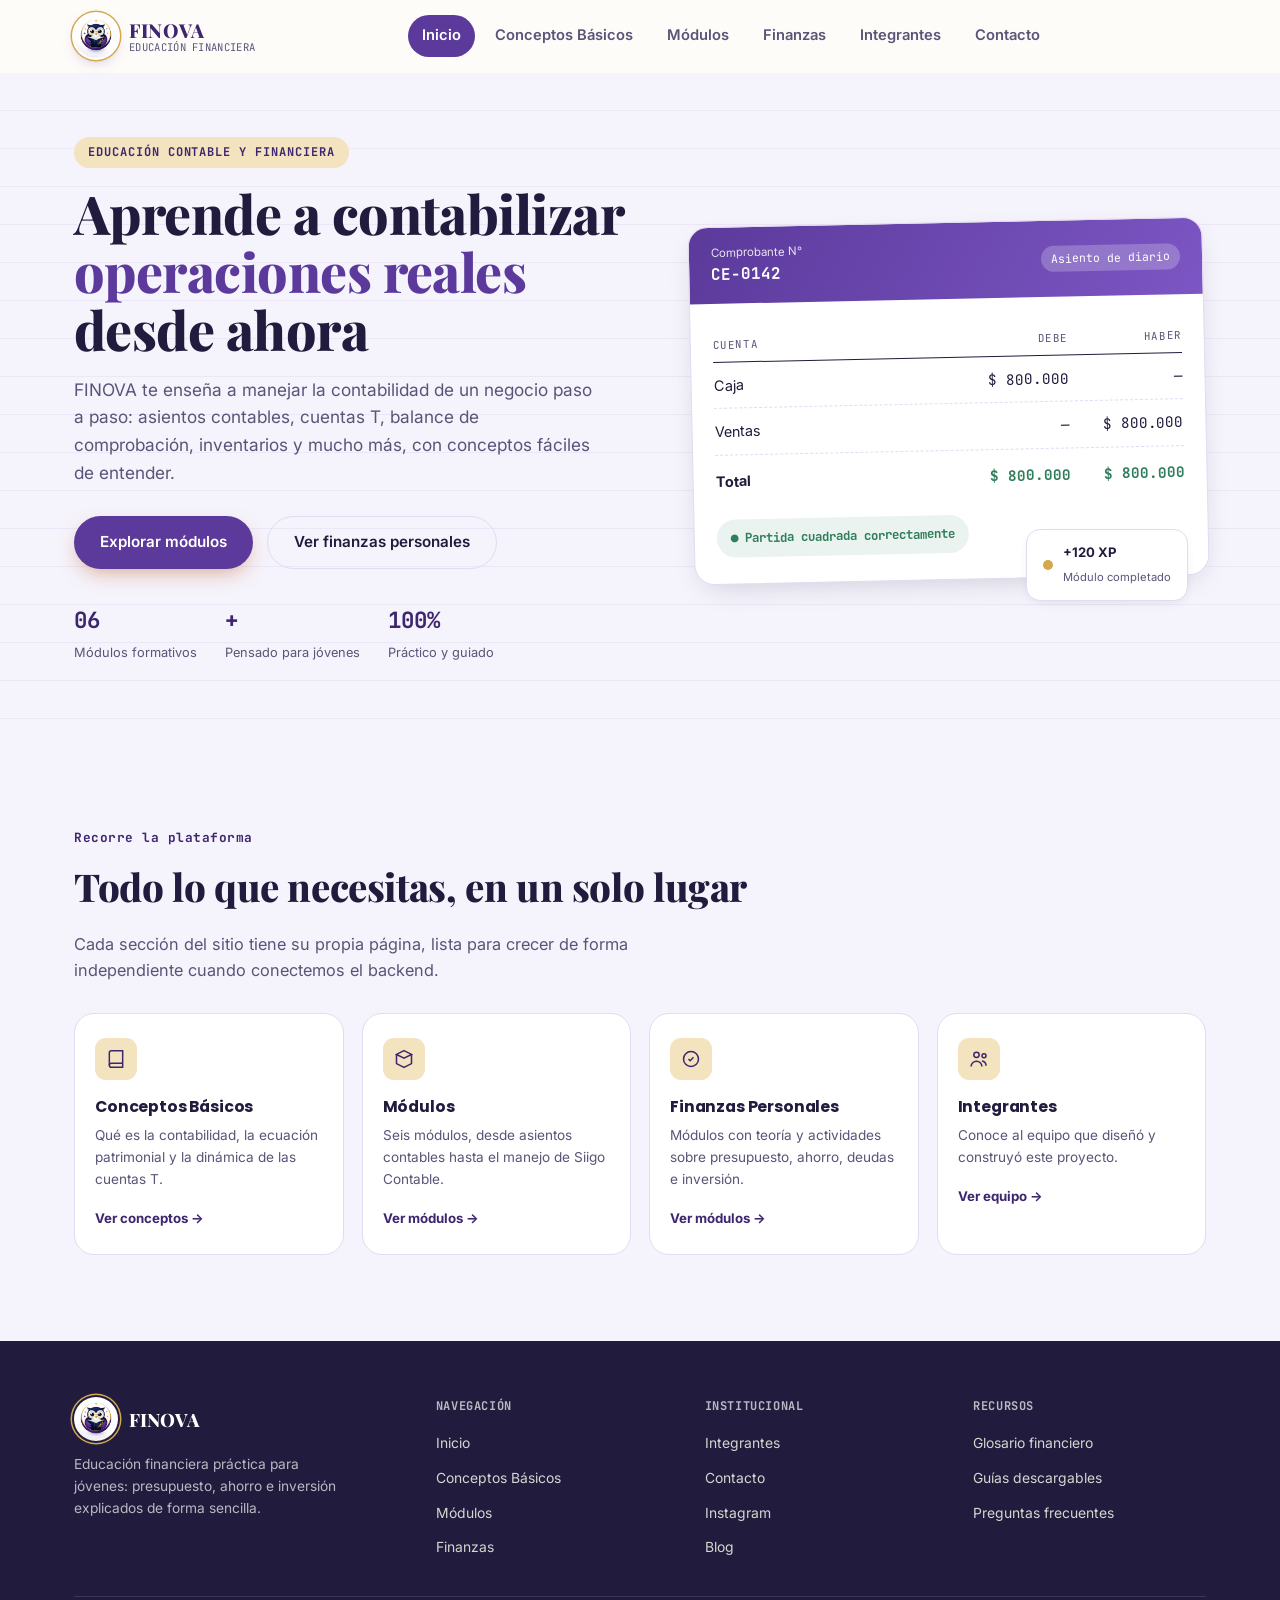
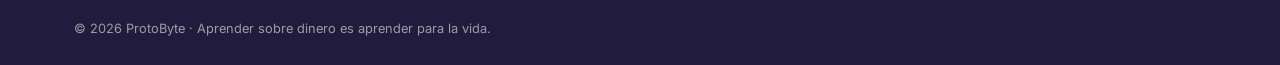
==== index.html @ acddfb8e "INICIAL" ====
<!DOCTYPE html>
<html lang="es">
<head>
<meta charset="UTF-8">
<meta name="viewport" content="width=device-width, initial-scale=1.0">
<title>FINOVA — Aprende contabilidad y finanzas</title>
<meta name="description" content="FINOVA: aprende contabilidad de operaciones comerciales y financieras con conceptos fáciles de entender. Asientos, cuentas T, balance de comprobación y más.">
<link rel="icon" type="image/jpeg" href="assets/isotipo-finova.jpg">

<link rel="preconnect" href="https://fonts.googleapis.com">
<link rel="preconnect" href="https://fonts.gstatic.com" crossorigin>
<link href="https://fonts.googleapis.com/css2?family=Poppins:wght@500;600;700;800&family=Playfair+Display:wght@700;800;900&family=Inter:wght@400;500;600;700&family=JetBrains+Mono:wght@500;700&display=swap" rel="stylesheet">

<link rel="stylesheet" href="css/base.css">
<link rel="stylesheet" href="css/home.css">
</head>
<body>

<!-- ============================================================
     HEADER / NAVBAR (idéntico en todas las páginas)
     ============================================================ -->
<header id="siteHeader">
  <div class="navbar">
    <a href="index.html" class="brand" aria-label="FINOVA - Inicio">
      <img src="assets/isotipo-finova.jpg" alt="Isotipo FINOVA" class="brand-mark">
      <div class="brand-text">
        <strong>FINOVA</strong>
        <span>Educación Financiera</span>
      </div>
    </a>

    <nav class="nav-links" aria-label="Navegación principal">
      <a href="index.html" aria-current="page">Inicio</a>
      <a href="conceptos.html">Conceptos Básicos</a>
      <a href="modulos.html">Módulos</a>
      <a href="test.html">Finanzas</a>
      <a href="integrantes.html">Integrantes</a>
      <a href="contacto.html">Contacto</a>
    </nav>

    <div class="nav-actions">
      <button class="hamburger" id="hamburgerBtn" aria-label="Abrir menú" aria-expanded="false" aria-controls="mobileMenu">
        <span></span><span></span><span></span>
      </button>
    </div>
  </div>

  <nav class="mobile-menu" id="mobileMenu" aria-label="Navegación móvil">
    <a href="index.html" aria-current="page">Inicio</a>
    <a href="conceptos.html">Conceptos Básicos</a>
    <a href="modulos.html">Módulos</a>
    <a href="test.html">Finanzas</a>
    <a href="integrantes.html">Integrantes</a>
    <a href="contacto.html">Contacto</a>
  </nav>
</header>

<main>

  <!-- ============================================================
       HERO
       ============================================================ -->
  <section class="hero ledger-bg">
    <div class="container hero-grid">
      <div class="reveal in">
        <span class="eyebrow">Educación Contable y Financiera</span>
        <h1>Aprende a contabilizar <em>operaciones reales</em> desde ahora</h1>
        <p class="hero-lead">
          FINOVA te enseña a manejar la contabilidad de un negocio paso a paso:
          asientos contables, cuentas T, balance de comprobación, inventarios
          y mucho más, con conceptos fáciles de entender.
        </p>
        <div class="hero-ctas">
          <a href="modulos.html" class="btn btn-primary">Explorar módulos</a>
          <a href="test.html" class="btn btn-outline">Ver finanzas personales</a>
        </div>
        <div class="hero-stats">
          <div class="hero-stat"><strong>06</strong><span>Módulos formativos</span></div>
          <div class="hero-stat"><strong>+</strong><span>Pensado para jóvenes</span></div>
          <div class="hero-stat"><strong>100%</strong><span>Práctico y guiado</span></div>
        </div>
      </div>

      <div class="hero-visual">
        <div class="ledger-card">
          <div class="ledger-card-head">
            <div>
              <div style="font-size:0.72rem; opacity:0.85;">Comprobante N°</div>
              <div class="mono" style="font-weight:700;">CE-0142</div>
            </div>
            <span class="tag">Asiento de diario</span>
          </div>
          <div class="ledger-card-body">
            <div class="ledger-row head">
              <span>Cuenta</span><span class="num">Debe</span><span class="num">Haber</span>
            </div>
            <div class="ledger-row">
              <span>Caja</span><span class="num">$ 800.000</span><span class="num">—</span>
            </div>
            <div class="ledger-row">
              <span>Ventas</span><span class="num">—</span><span class="num">$ 800.000</span>
            </div>
            <div class="ledger-row total">
              <span>Total</span><span class="num">$ 800.000</span><span class="num">$ 800.000</span>
            </div>
            <div class="balance-pill">● Partida cuadrada correctamente</div>
          </div>
        </div>
        <div class="floating-badge">
          <div class="dot"></div>
          <div>
            <strong>+120 XP</strong>
            <span>Módulo completado</span>
          </div>
        </div>
      </div>
    </div>
  </section>

  <!-- ============================================================
       ACCESOS RÁPIDOS AL RESTO DEL SITIO
       ============================================================ -->
  <section class="explore">
    <div class="container">
      <span class="section-tag">Recorre la plataforma</span>
      <h2 class="section-title">Todo lo que necesitas, en un solo lugar</h2>
      <p class="section-lead">Cada sección del sitio tiene su propia página, lista para crecer de forma independiente cuando conectemos el backend.</p>

      <div class="explore-grid">
        <article class="explore-card reveal">
          <div class="ic">
            <svg width="20" height="20" viewBox="0 0 24 24" fill="none" stroke="currentColor" stroke-width="1.8"><path d="M4 19.5A2.5 2.5 0 0 1 6.5 17H20"/><path d="M6.5 2H20v20H6.5A2.5 2.5 0 0 1 4 19.5v-15A2.5 2.5 0 0 1 6.5 2z"/></svg>
          </div>
          <h4>Conceptos Básicos</h4>
          <p>Qué es la contabilidad, la ecuación patrimonial y la dinámica de las cuentas T.</p>
          <a href="conceptos.html">Ver conceptos →</a>
        </article>

        <article class="explore-card reveal">
          <div class="ic">
            <svg width="20" height="20" viewBox="0 0 24 24" fill="none" stroke="currentColor" stroke-width="1.8"><path d="M12 2l9 4.5-9 4.5-9-4.5L12 2z"/><path d="M3 6.5v11L12 22l9-4.5v-11"/></svg>
          </div>
          <h4>Módulos</h4>
          <p>Seis módulos, desde asientos contables hasta el manejo de Siigo Contable.</p>
          <a href="modulos.html">Ver módulos →</a>
        </article>

        <article class="explore-card reveal">
          <div class="ic">
            <svg width="20" height="20" viewBox="0 0 24 24" fill="none" stroke="currentColor" stroke-width="1.8"><circle cx="12" cy="12" r="9"/><path d="M9 12l2 2 4-4"/></svg>
          </div>
          <h4>Finanzas Personales</h4>
          <p>Módulos con teoría y actividades sobre presupuesto, ahorro, deudas e inversión.</p>
          <a href="test.html">Ver módulos →</a>
        </article>

        <article class="explore-card reveal">
          <div class="ic">
            <svg width="20" height="20" viewBox="0 0 24 24" fill="none" stroke="currentColor" stroke-width="1.8"><circle cx="9" cy="7" r="3.2"/><path d="M2.5 21c0-3.5 3-6.2 6.5-6.2s6.5 2.7 6.5 6.2"/><circle cx="18" cy="8" r="2.4"/><path d="M15.5 14.3c2.7.3 4.9 2.7 5 5.7"/></svg>
          </div>
          <h4>Integrantes</h4>
          <p>Conoce al equipo que diseñó y construyó este proyecto.</p>
          <a href="integrantes.html">Ver equipo →</a>
        </article>
      </div>
    </div>
  </section>

</main>

<!-- ============================================================
     FOOTER (idéntico en todas las páginas)
     ============================================================ -->
<footer>
  <div class="container">
    <div class="footer-grid">
      <div class="footer">
        <div class="footer-brand">
          <img src="assets/isotipo-finova.jpg" alt="Isotipo FINOVA" class="brand-mark">
          <strong>FINOVA</strong>
        </div>
        <p class="desc">Educación financiera práctica para jóvenes: presupuesto, ahorro e inversión explicados de forma sencilla.</p>
      </div>
      <div class="footer">
        <h5>Navegación</h5>
        <ul>
          <li><a href="index.html">Inicio</a></li>
          <li><a href="conceptos.html">Conceptos Básicos</a></li>
          <li><a href="modulos.html">Módulos</a></li>
          <li><a href="test.html">Finanzas</a></li>
        </ul>
      </div>
      <div class="footer">
        <h5>Institucional</h5>
        <ul>
          <li><a href="integrantes.html">Integrantes</a></li>
          <li><a href="contacto.html">Contacto</a></li>
          <li><a href="https://instagram.com/FINOVA_Oficial" target="_blank" rel="noopener">Instagram</a></li>
          <li><a href="#">Blog</a></li>
        </ul>
      </div>
      <div class="footer">
        <h5>Recursos</h5>
        <ul>
          <li><a href="conceptos.html">Glosario financiero</a></li>
          <li><a href="modulos.html">Guías descargables</a></li>
          <li><a href="contacto.html">Preguntas frecuentes</a></li>
        </ul>
      </div>
    </div>
    <div class="footer-bottom">
      <span>© 2026 ProtoByte · Aprender sobre dinero es aprender para la vida.</span>
    </div>
  </div>
</footer>

<script src="js/main.js" defer></script>
</body>
</html>
---- css/base.css ----
/* ============================================================
   BASE.CSS
   Hoja de estilos compartida por TODAS las páginas del sitio.
   Contiene: tokens de diseño, reset, tipografía global, layout
   utilitario (container, secciones), botones, header/nav, footer
   y utilidades (ledger-bg, reveal, focus, reduced-motion).

   Páginas que la usan: index.html, conceptos.html, modulos.html,
   test.html, integrantes.html, contacto.html
   ============================================================ */

/* ------------------------------------------------------------
   1. TOKENS DE DISEÑO
   ------------------------------------------------------------ */
:root{
  /* Paleta de marca FINOVA, extraída del logo/isotipo oficial.
     Se conservan los NOMBRES de variable originales del mockup
     (--terracota, --ambar, etc.) para no tener que tocar cada
     archivo CSS: solo cambia el valor que hay detrás de cada token. */
  --cream:      #F5F3FB;   /* fondo general (lavanda muy claro) */
  --paper:      #FFFFFF;   /* fondo de tarjetas */
  --line:       #E2DBF2;   /* líneas y bordes suaves, tono lavanda */
  --dark:       #211B3D;   /* texto principal / fondo footer (índigo oscuro) */
  --dark-soft:  #5B5478;   /* texto secundario (violeta grisáceo) */
  --terracota:  #5B3A9B;   /* color primario -> morado FINOVA */
  --terracota-d:#3E2570;   /* primario hover / oscuro -> morado profundo */
  --ambar:      #D4A94E;   /* color secundario -> dorado FINOVA */
  --ambar-soft: #F3E3BE;   /* dorado suave para fondos e íconos */
  --verde:      #2E7D5B;   /* estado "correcto / positivo" */
  --rojo-margen:#B23B5D;   /* estado "incorrecto" (rosa-vino, dentro de la paleta) */

  --radius-lg: 20px;
  --radius-md: 14px;
  --radius-sm: 8px;

  --shadow-card: 0 10px 30px -12px rgba(33,27,61,0.22);
  --shadow-soft: 0 4px 14px -6px rgba(33,27,61,0.14);

  --font-display:'Poppins', sans-serif;
  --font-brand:'Playfair Display', serif; /* tipografía elegante a tono con el logo FINOVA */
  --font-body:'Inter', sans-serif;
  --font-mono:'JetBrains Mono', monospace;

  --header-h: 72px; /* alto aproximado del header, usado para scroll-margin */
}

/* ------------------------------------------------------------
   2. RESET Y BASE TIPOGRÁFICA
   ------------------------------------------------------------ */
*{ box-sizing:border-box; margin:0; padding:0; }
html{ scroll-behavior:smooth; }
body{
  font-family:var(--font-body);
  background:var(--cream);
  color:var(--dark);
  line-height:1.6;
  overflow-x:hidden;
}
img,svg{ display:block; max-width:100%; }
a{ color:inherit; text-decoration:none; }
ul{ list-style:none; }
button{ font-family:inherit; cursor:pointer; border:none; background:none; }
h1,h2,h3,h4{
  font-family:var(--font-display);
  font-weight:700;
  letter-spacing:-0.01em;
  color:var(--dark);
}
h1, .section-title{ font-family:var(--font-brand); font-weight:800; }
.mono{ font-family:var(--font-mono); }

:focus-visible{ outline:3px solid var(--terracota); outline-offset:3px; border-radius:4px; }

/* Secciones ancladas (por si en el futuro se usan anclas dentro de una página) */
section[id]{ scroll-margin-top: calc(var(--header-h) + 12px); }

/* ------------------------------------------------------------
   3. LAYOUT UTILITARIO
   ------------------------------------------------------------ */
.container{
  width:100%;
  max-width:1180px;
  margin:0 auto;
  padding:0 24px;
}

.eyebrow{
  display:inline-flex;
  align-items:center;
  gap:8px;
  font-family:var(--font-mono);
  font-size:0.75rem;
  letter-spacing:0.08em;
  text-transform:uppercase;
  color:var(--terracota-d);
  background:var(--ambar-soft);
  padding:6px 14px;
  border-radius:999px;
  font-weight:700;
}

.section-tag{
  font-family:var(--font-mono);
  font-size:0.8rem;
  color:var(--terracota-d);
  font-weight:700;
  letter-spacing:0.04em;
}

.section-title{
  font-size:clamp(1.7rem, 3.2vw, 2.4rem);
  margin:6px 0 14px;
}

.section-lead{
  color:var(--dark-soft);
  max-width:640px;
  font-size:1.02rem;
}

.page-hero{
  padding:56px 0 40px;
  border-bottom:1px solid var(--line);
  background:var(--paper);
}
.page-hero .section-title{ margin-bottom:8px; }
.breadcrumb{
  display:flex;
  align-items:center;
  gap:8px;
  font-family:var(--font-mono);
  font-size:0.78rem;
  color:var(--dark-soft);
  margin-bottom:14px;
}
.breadcrumb a{ color:var(--terracota-d); font-weight:700; }
.breadcrumb .sep{ opacity:0.5; }

/* Textura de "papel de libro mayor": renglones horizontales sutiles */
.ledger-bg{
  background-image:
    repeating-linear-gradient(
      to bottom,
      transparent,
      transparent 37px,
      var(--line) 38px
    );
}

/* ------------------------------------------------------------
   4. BOTONES
   ------------------------------------------------------------ */
.btn{
  display:inline-flex;
  align-items:center;
  justify-content:center;
  gap:8px;
  padding:13px 26px;
  border-radius:999px;
  font-weight:600;
  font-size:0.95rem;
  transition:transform .18s ease, box-shadow .18s ease, background .18s ease;
  white-space:nowrap;
}
.btn-primary{
  background:var(--terracota);
  color:#fff;
  box-shadow:0 8px 20px -6px rgba(193,98,45,0.55);
}
.btn-primary:hover{ background:var(--terracota-d); transform:translateY(-2px); }
.btn-outline{
  background:transparent;
  color:var(--dark);
  border:1.5px solid var(--line);
}
.btn-outline:hover{ border-color:var(--terracota); color:var(--terracota-d); transform:translateY(-2px); }
.btn-ghost{ color:var(--terracota-d); padding:13px 10px; font-weight:700; }
.btn-block{ width:100%; }

/* ------------------------------------------------------------
   5. HEADER / NAVBAR (idéntico en las 6 páginas)
   ------------------------------------------------------------ */
header{
  position:sticky;
  top:0;
  z-index:100;
  background:rgba(255,253,249,0.9);
  backdrop-filter:blur(10px);
  border-bottom:1px solid transparent;
  transition:box-shadow .25s ease, border-color .25s ease;
}
header.scrolled{
  box-shadow:0 6px 24px -12px rgba(45,55,72,0.25);
  border-bottom-color:var(--line);
}
.navbar{
  display:flex;
  align-items:center;
  justify-content:space-between;
  padding:14px 24px;
  max-width:1180px;
  margin:0 auto;
}
.brand{ display:flex; align-items:center; gap:11px; }
.brand-mark{
  width:44px; height:44px;
  border-radius:50%;
  object-fit:cover;
  flex-shrink:0;
  background:#fff;
  box-shadow:0 0 0 2px #fff, 0 0 0 3.5px var(--ambar), 0 6px 16px -6px rgba(91,58,155,0.55);
}
.brand-text{ display:flex; flex-direction:column; line-height:1.15; }
.brand-text strong{ font-family:var(--font-brand); font-size:1.2rem; font-weight:800; letter-spacing:0.01em; color:var(--terracota-d); }
.brand-text span{ font-size:0.66rem; color:var(--dark-soft); font-family:var(--font-mono); letter-spacing:0.03em; text-transform:uppercase; }

.nav-links{ display:flex; align-items:center; gap:6px; }
.nav-links a{
  padding:9px 14px;
  border-radius:999px;
  font-weight:600;
  font-size:0.92rem;
  color:var(--dark-soft);
  transition:background .2s, color .2s;
}
.nav-links a:hover{ background:var(--ambar-soft); color:var(--terracota-d); }
.nav-links a[aria-current="page"]{
  background:var(--terracota);
  color:#fff;
}
.nav-links a[aria-current="page"]:hover{ background:var(--terracota-d); }

.nav-actions{ display:flex; align-items:center; gap:10px; }

.hamburger{
  display:none;
  flex-direction:column;
  gap:5px;
  padding:10px;
  border-radius:8px;
}
.hamburger span{
  width:24px; height:2.5px;
  background:var(--dark);
  border-radius:2px;
  transition:transform .25s ease, opacity .25s ease;
}
.hamburger.active span:nth-child(1){ transform:translateY(7.5px) rotate(45deg); }
.hamburger.active span:nth-child(2){ opacity:0; }
.hamburger.active span:nth-child(3){ transform:translateY(-7.5px) rotate(-45deg); }

.mobile-menu{
  display:none;
  flex-direction:column;
  gap:2px;
  max-height:0;
  overflow:hidden;
  transition:max-height .32s ease;
  background:var(--paper);
  border-bottom:1px solid var(--line);
}
.mobile-menu.open{ max-height:460px; }
.mobile-menu a{
  padding:15px 24px;
  font-weight:600;
  border-top:1px solid var(--line);
  color:var(--dark);
}
.mobile-menu a:active{ background:var(--ambar-soft); }
.mobile-menu a[aria-current="page"]{ color:var(--terracota-d); background:var(--ambar-soft); }

@media (max-width: 860px){
  .nav-links{ display:none; }
  .nav-actions .btn-outline{ display:none; }
  .hamburger{ display:flex; }
  .mobile-menu{ display:flex; }
}

/* ------------------------------------------------------------
   6. FOOTER (idéntico en las 6 páginas)
   ------------------------------------------------------------ */
footer{ background:var(--dark); color:#E7E4DF; padding:56px 0 26px; }
.footer-grid{
  display:grid;
  grid-template-columns:1.4fr 1fr 1fr 1fr;
  gap:36px;
  margin-bottom:36px;
}
.footer-brand{ display:flex; gap:11px; align-items:center; margin-bottom:12px; }
.footer-brand strong{ font-family:var(--font-brand); font-size:1.15rem; font-weight:800; color:#fff; }
.footer-brand .brand-mark{ box-shadow:0 0 0 2px var(--dark), 0 0 0 3.5px var(--ambar); }
.footer p.desc{ font-size:0.86rem; color:#B7BAC2; max-width:280px; }
.footer h5{ font-family:var(--font-mono); font-size:0.75rem; text-transform:uppercase; letter-spacing:0.05em; color:#B7BAC2; margin-bottom:14px; }
.footer ul{ display:flex; flex-direction:column; gap:9px; }
.footer ul a{ font-size:0.87rem; color:#D7D5D0; transition:color .18s; }
.footer ul a:hover{ color:var(--ambar); }
.footer-bottom{
  border-top:1px solid rgba(255,255,255,0.12);
  padding-top:22px;
  display:flex;
  justify-content:space-between;
  flex-wrap:wrap;
  gap:10px;
  font-size:0.8rem;
  color:#9A9DA6;
}

@media (max-width:860px){ .footer-grid{ grid-template-columns:1fr 1fr; } }
@media (max-width:560px){ .footer-grid{ grid-template-columns:1fr; } }

/* ------------------------------------------------------------
   7. UTILIDADES (reveal on scroll / accesibilidad de movimiento)
   ------------------------------------------------------------ */
.reveal{ opacity:0; transform:translateY(18px); transition:opacity .6s ease, transform .6s ease; }
.reveal.in{ opacity:1; transform:translateY(0); }

@media (prefers-reduced-motion: reduce){
  *{ animation:none !important; transition:none !important; }
  html{ scroll-behavior:auto; }
}
---- css/home.css ----
/* ============================================================
   HOME.CSS — usada únicamente por index.html
   Hero principal con la tarjeta de "presupuesto personal".
   ============================================================ */

.hero{ position:relative; padding:64px 0 90px; overflow:hidden; }
.hero-grid{
  display:grid;
  grid-template-columns:1.05fr 0.95fr;
  gap:48px;
  align-items:center;
}
.hero h1{
  font-size:clamp(2.1rem, 4.4vw, 3.35rem);
  line-height:1.08;
  margin:16px 0 18px;
}
.hero h1 em{ font-style:normal; color:var(--terracota); }
.hero-lead{ font-size:1.08rem; color:var(--dark-soft); max-width:520px; margin-bottom:30px; }
.hero-ctas{ display:flex; gap:14px; flex-wrap:wrap; margin-bottom:34px; }
.hero-stats{ display:flex; gap:28px; flex-wrap:wrap; }
.hero-stat strong{ display:block; font-family:var(--font-mono); font-size:1.4rem; color:var(--terracota-d); }
.hero-stat span{ font-size:0.8rem; color:var(--dark-soft); }

/* Panel visual: "presupuesto personal" tipo tarjeta de libro mayor */
.hero-visual{ position:relative; }
.ledger-card{
  background:var(--paper);
  border:1px solid var(--line);
  border-radius:var(--radius-lg);
  box-shadow:var(--shadow-card);
  overflow:hidden;
  transform:rotate(-1.2deg);
}
.ledger-card-head{
  display:flex; justify-content:space-between; align-items:center;
  padding:16px 22px;
  background:linear-gradient(120deg, var(--terracota), #7C56C4);
  color:#fff;
}
.ledger-card-head .tag{
  font-family:var(--font-mono); font-size:0.72rem;
  background:rgba(255,255,255,0.22); padding:4px 10px; border-radius:999px;
}
.ledger-card-body{ padding:22px 22px 26px; }
.ledger-row{
  display:grid; grid-template-columns:1.6fr 0.7fr 0.7fr; gap:8px;
  padding:11px 0; border-bottom:1px dashed var(--line); font-size:0.9rem;
}
.ledger-row.head{
  font-family:var(--font-mono); font-size:0.68rem; text-transform:uppercase;
  letter-spacing:0.05em; color:var(--dark-soft);
  border-bottom:1.5px solid var(--dark); padding-bottom:8px;
}
.ledger-row .num{ font-family:var(--font-mono); text-align:right; }
.ledger-row.total{ border-bottom:none; font-weight:700; padding-top:14px; }
.ledger-row.total .num{ color:var(--verde); }
.balance-pill{
  margin-top:16px; display:flex; align-items:center; gap:8px;
  background:#EAF3EF; color:var(--verde);
  font-family:var(--font-mono); font-size:0.78rem; font-weight:700;
  padding:9px 14px; border-radius:999px; width:fit-content;
}
.floating-badge{
  position:absolute; bottom:-22px; right:18px;
  background:#fff; border:1px solid var(--line); border-radius:var(--radius-md);
  box-shadow:var(--shadow-soft); padding:12px 16px;
  display:flex; align-items:center; gap:10px;
  animation:float 4s ease-in-out infinite;
}
.floating-badge .dot{ width:10px; height:10px; border-radius:50%; background:var(--ambar); }
.floating-badge strong{ display:block; font-size:0.82rem; }
.floating-badge span{ font-size:0.7rem; color:var(--dark-soft); }
@keyframes float{ 0%,100%{transform:translateY(0);} 50%{transform:translateY(-9px);} }

@media (max-width: 900px){
  .hero-grid{ grid-template-columns:1fr; }
  .hero-visual{ order:-1; max-width:420px; margin:0 auto 12px; }
}

/* Franja "explora el sitio" al final del home */
.explore{ padding:70px 0 86px; }
.explore-grid{
  display:grid;
  grid-template-columns:repeat(4, 1fr);
  gap:18px;
  margin-top:30px;
}
.explore-card{
  background:var(--paper);
  border:1px solid var(--line);
  border-radius:var(--radius-lg);
  padding:24px 20px;
  transition:transform .2s ease, box-shadow .2s ease;
}
.explore-card:hover{ transform:translateY(-5px); box-shadow:var(--shadow-card); }
.explore-card .ic{
  width:42px; height:42px; border-radius:11px;
  background:var(--ambar-soft); color:var(--terracota-d);
  display:flex; align-items:center; justify-content:center;
  margin-bottom:14px;
}
.explore-card h4{ font-size:0.98rem; margin-bottom:6px; }
.explore-card p{ font-size:0.85rem; color:var(--dark-soft); margin-bottom:14px; }
.explore-card a{ font-size:0.83rem; font-weight:700; color:var(--terracota-d); }

@media (max-width:980px){ .explore-grid{ grid-template-columns:repeat(2,1fr); } }
@media (max-width:560px){ .explore-grid{ grid-template-columns:1fr; } }
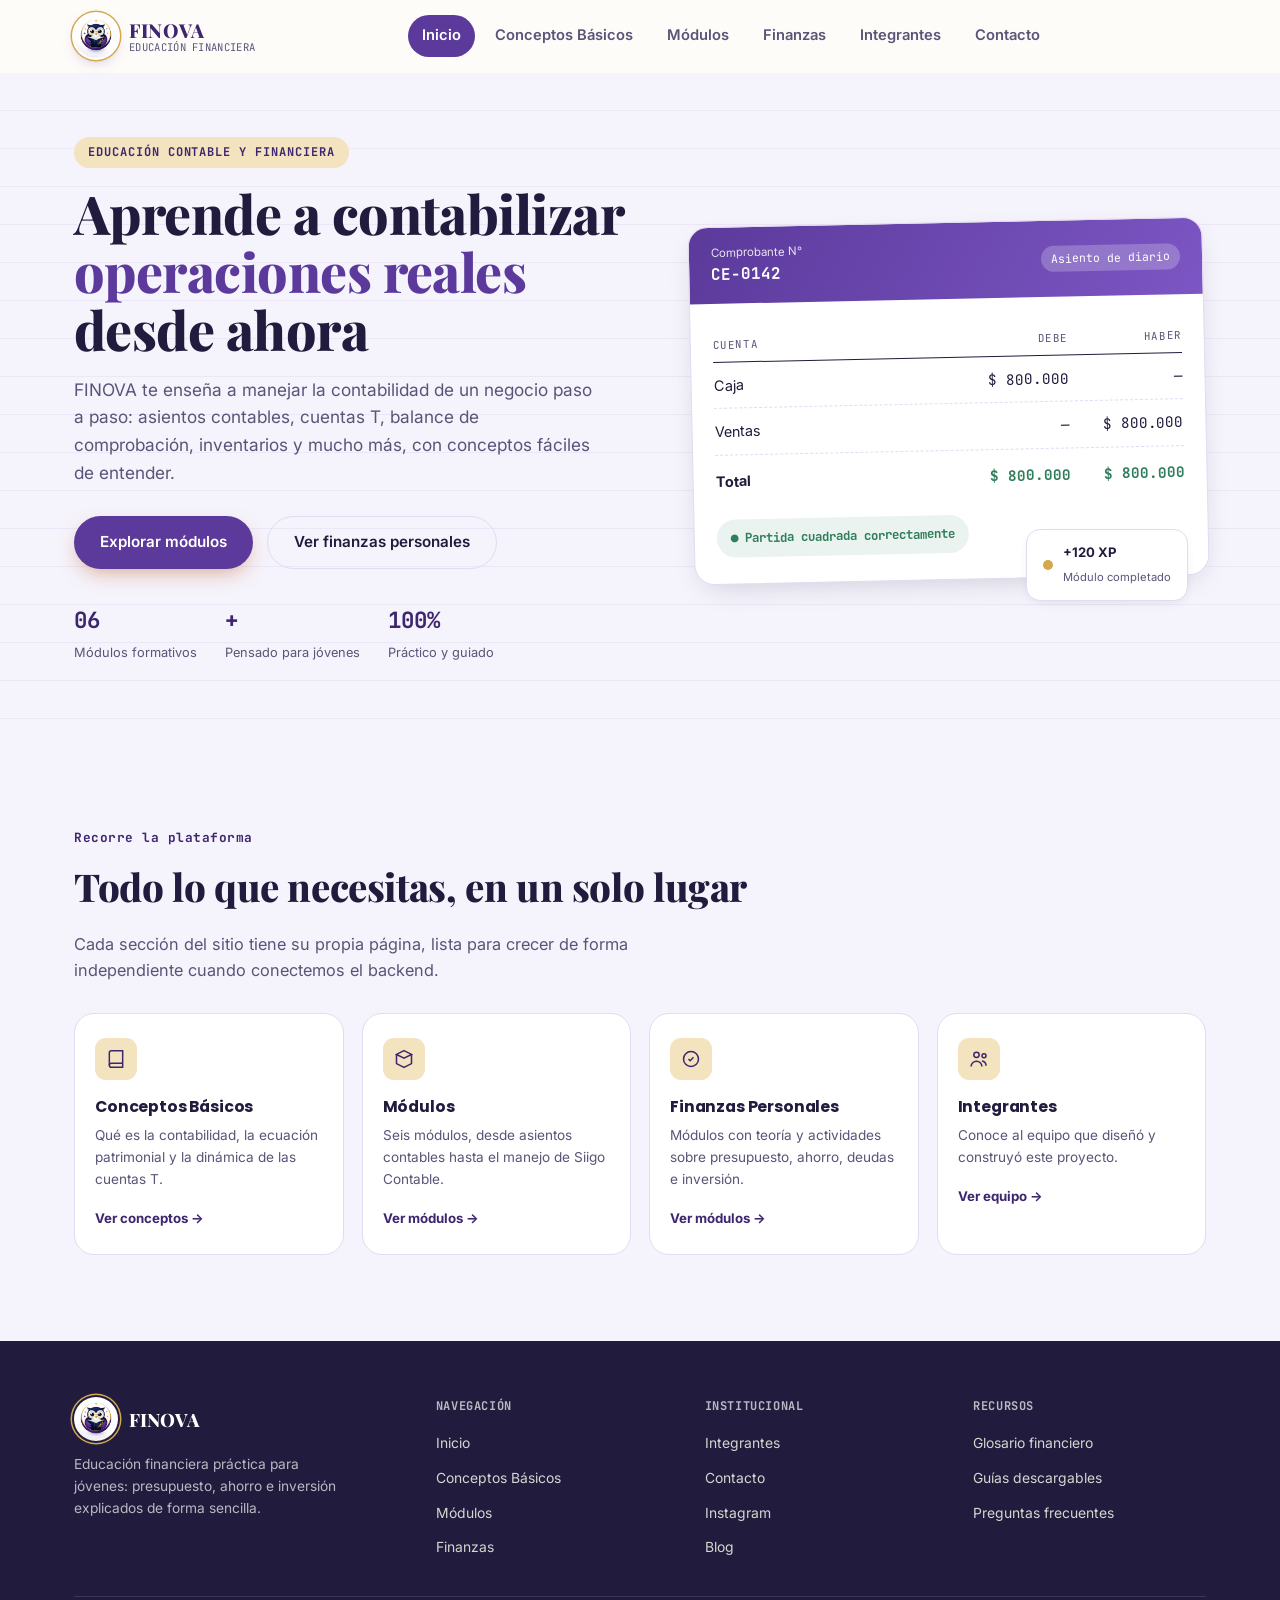
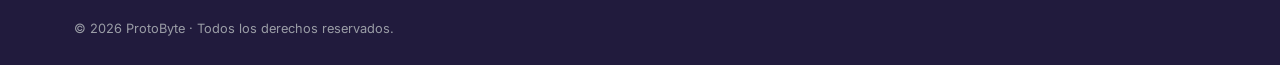
==== commit 0559f817: "11" ====
--- a/index.html
+++ b/index.html
@@ -209,7 +209,7 @@
       </div>
     </div>
     <div class="footer-bottom">
-      <span>© 2026 ProtoByte · Aprender sobre dinero es aprender para la vida.</span>
+      <span>© 2026 ProtoByte · Todos los derechos reservados.</span>
     </div>
   </div>
 </footer>
